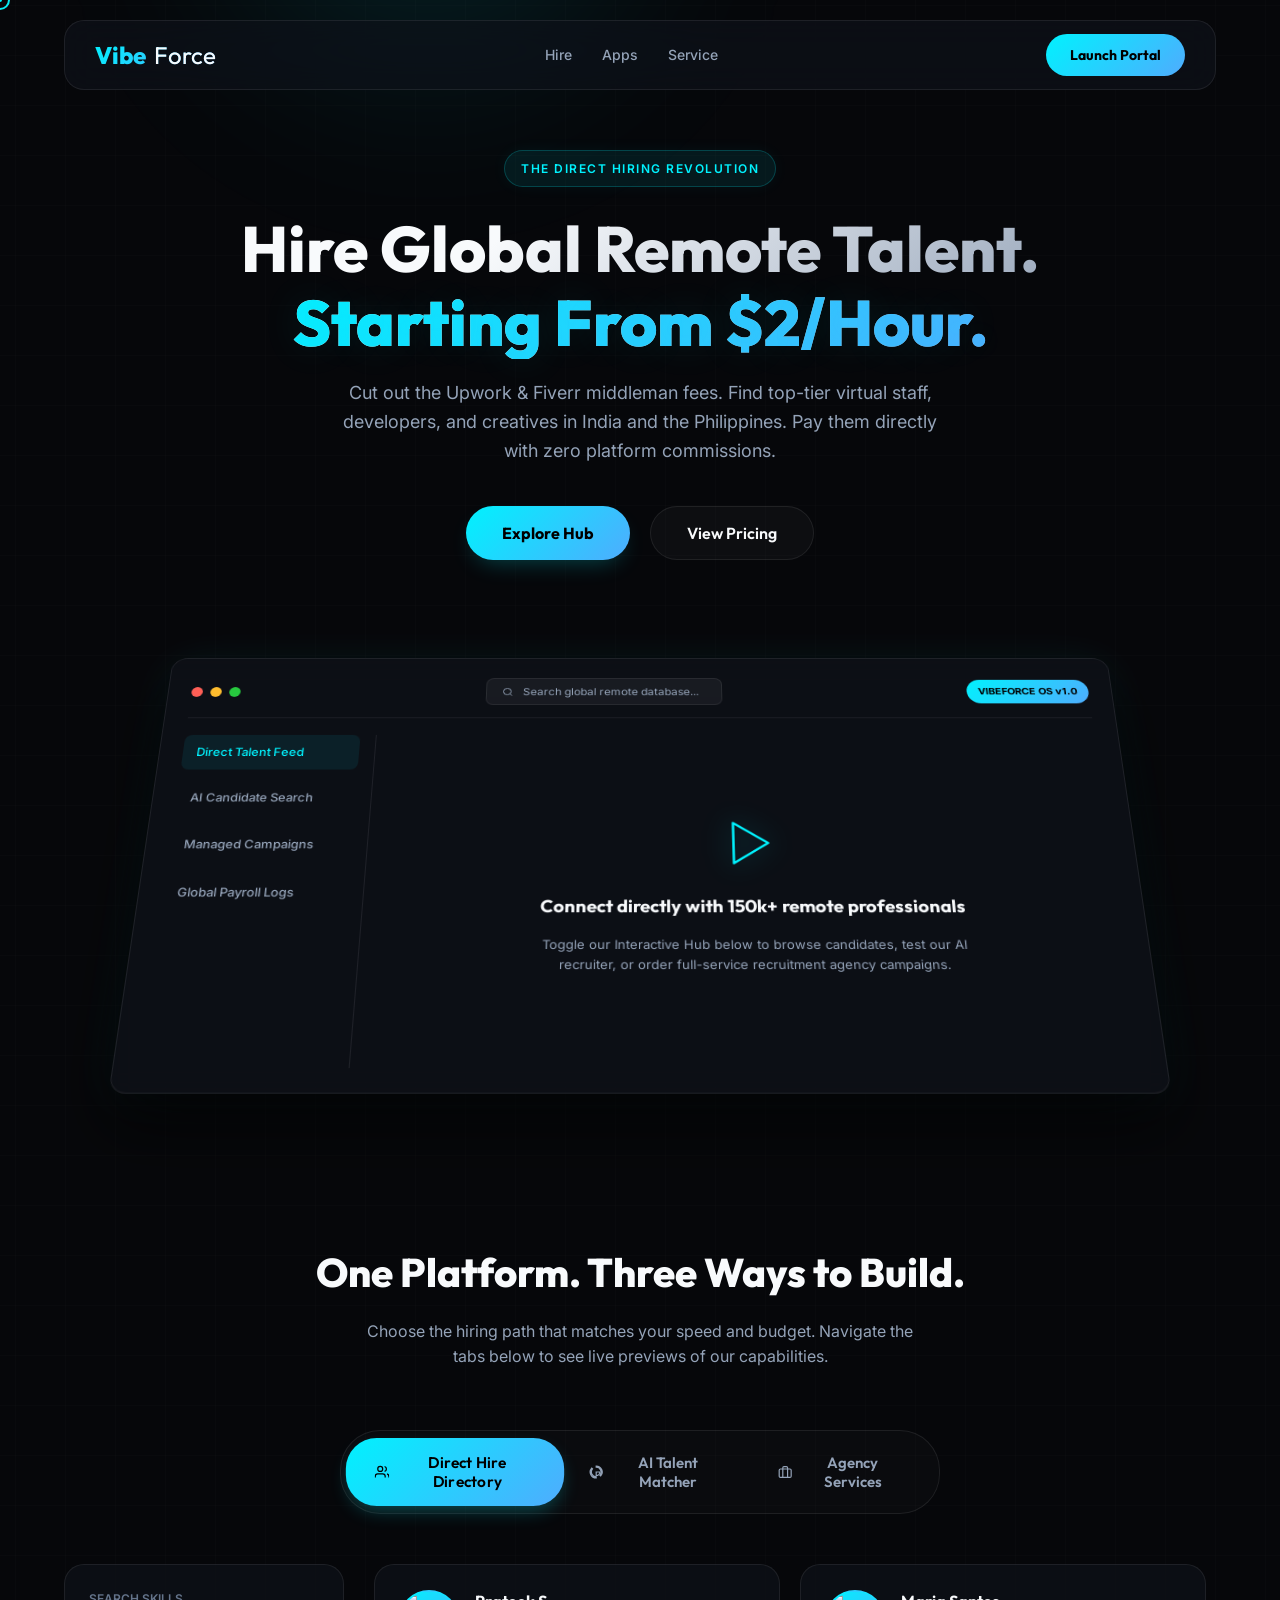
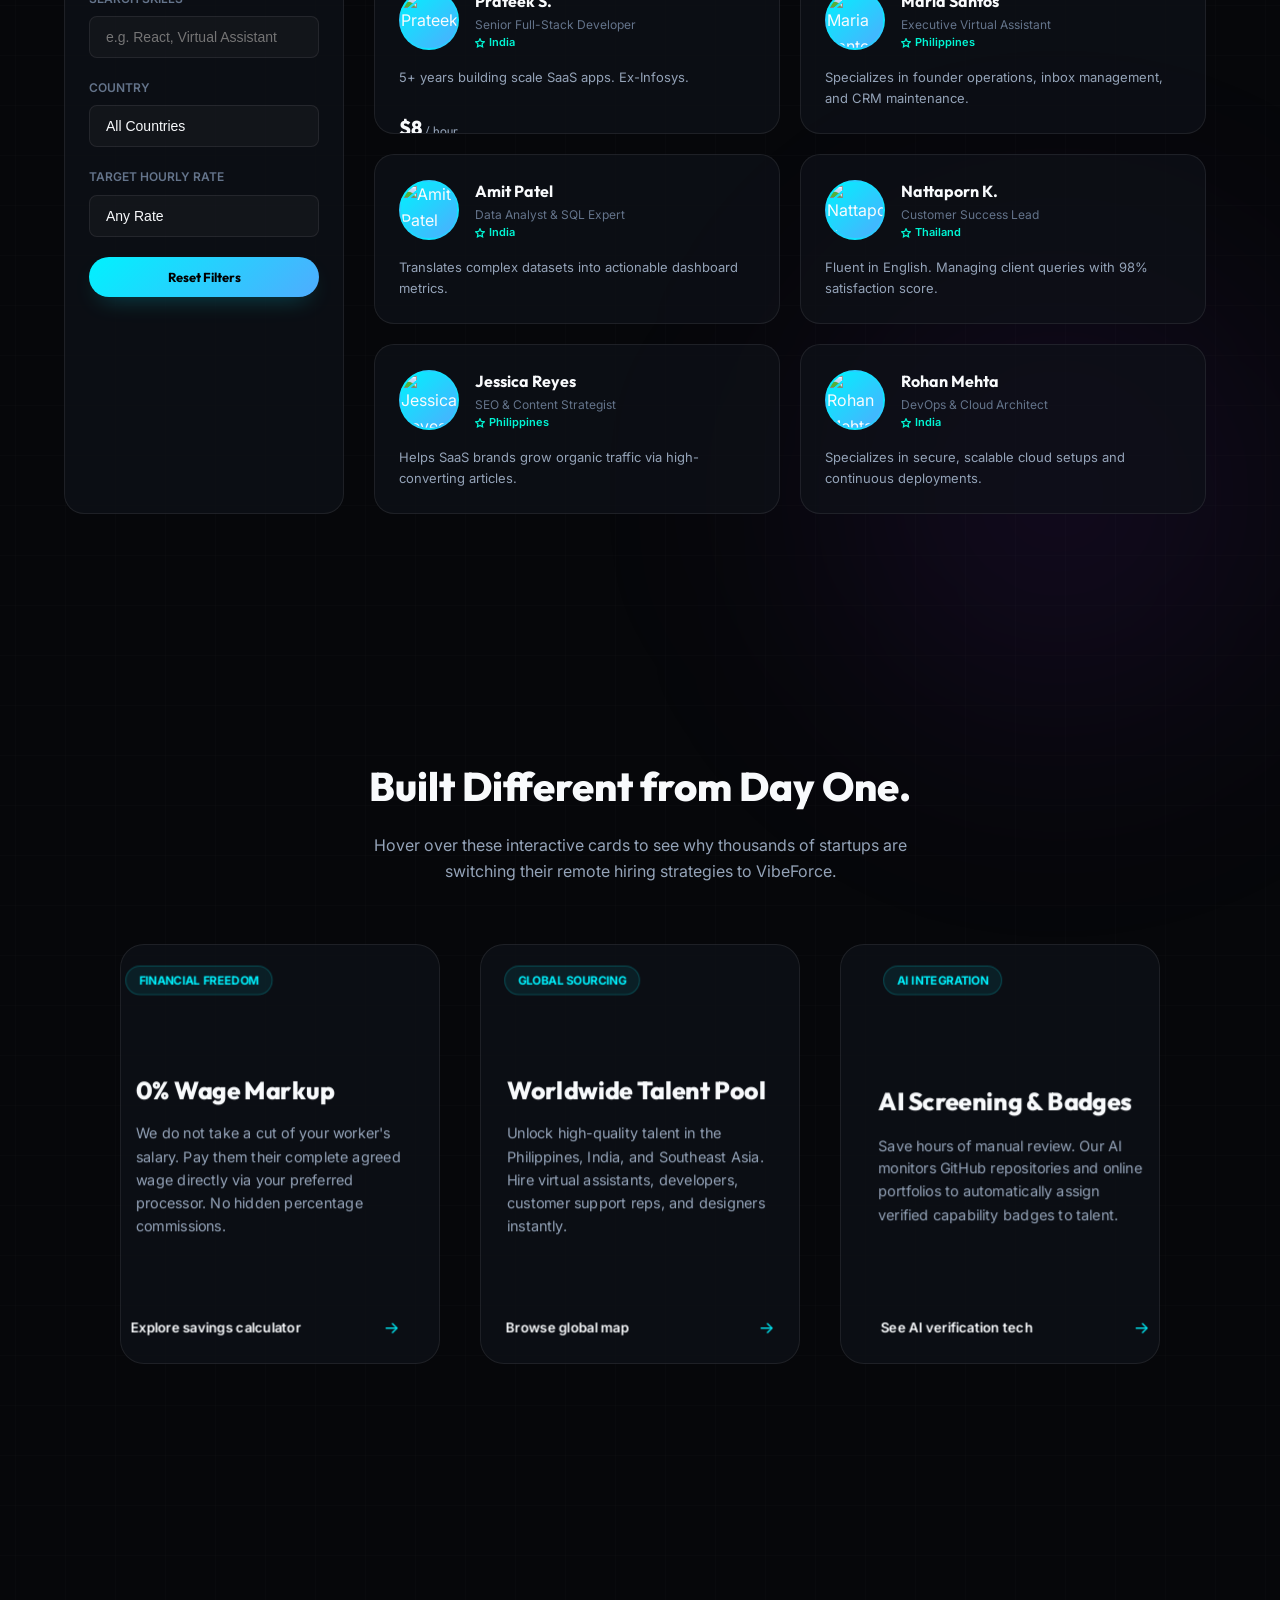
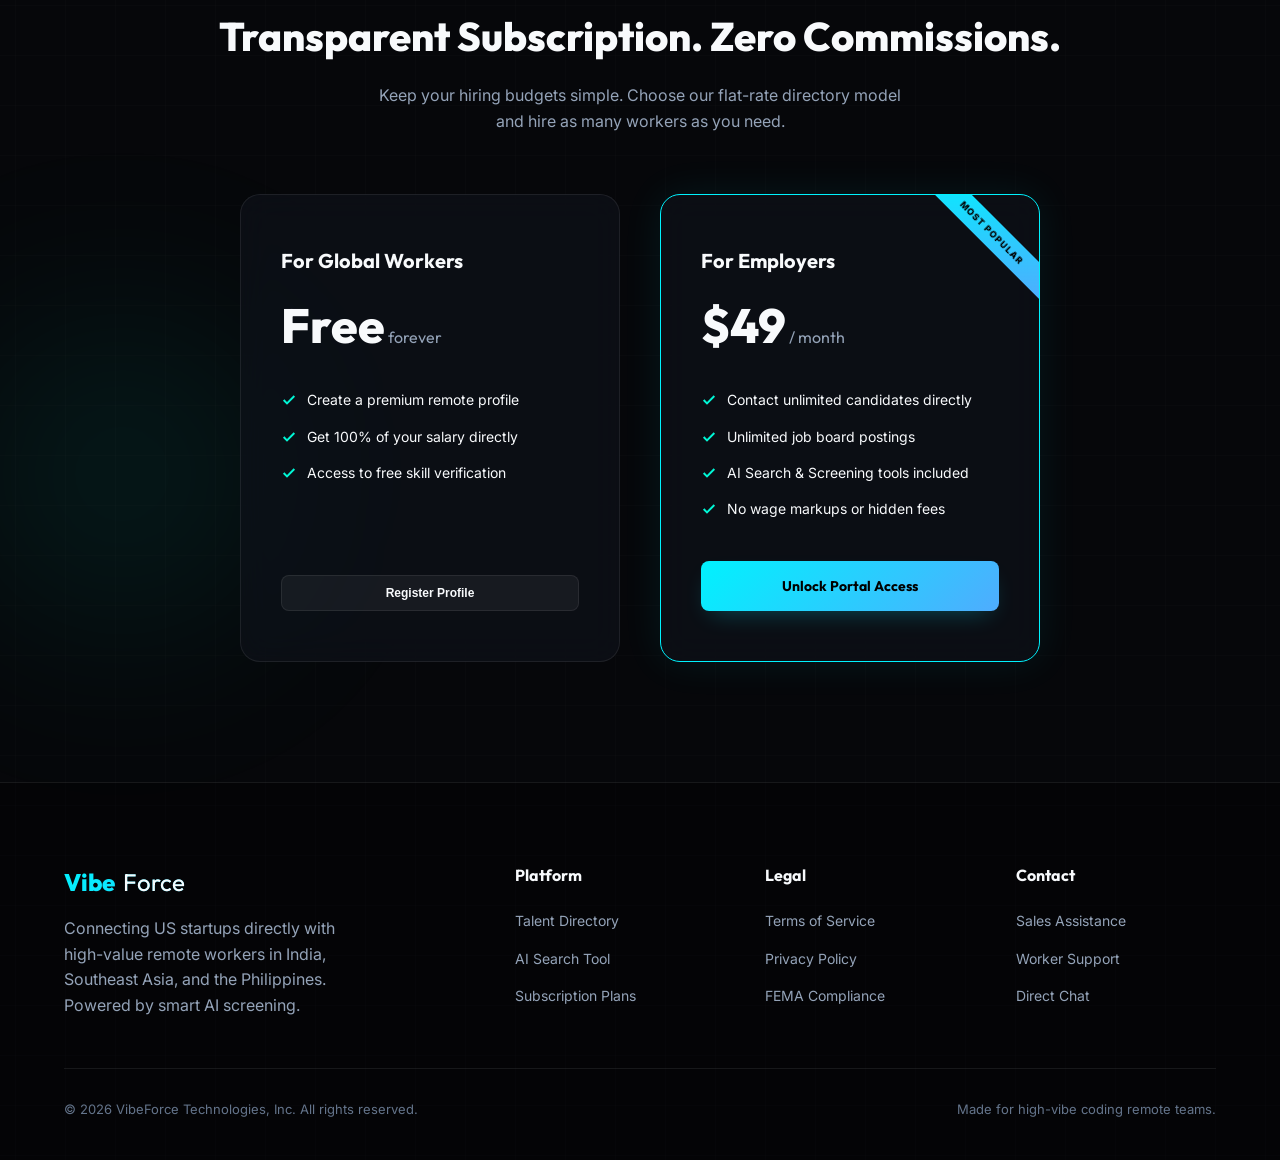
==== index.html @ 394a3a07 "Initial commit of VibeForce website" ====
<!DOCTYPE html>
<html lang="en">
<head>
    <meta charset="UTF-8">
    <meta name="viewport" content="width=device-width, initial-scale=1.0">
    <title>VibeForce | Global Direct Hiring, AI Matching & Agency Services</title>
    <link rel="stylesheet" href="style.css">
</head>
<body>

    <!-- Background glow particles and grids -->
    <div class="bg-glow-container">
        <div class="bg-glow-1"></div>
        <div class="bg-glow-2"></div>
        <div class="bg-glow-3"></div>
        <div class="grid-overlay"></div>
    </div>

    <!-- Custom Animated Cursor -->
    <div class="custom-cursor" id="customCursor"></div>
    <div class="custom-cursor-dot" id="customCursorDot"></div>

    <!-- Navigation Header -->
    <header class="glass-panel">
        <div class="logo">Vibe<span>Force</span></div>
        <nav>
            <ul>
                <li><a href="#hub" onclick="switchHubTab('direct-hire')">Hire</a></li>
                <li><a href="#hub" onclick="switchHubTab('ai-matcher')">Apps</a></li>
                <li><a href="#hub" onclick="switchHubTab('agency')">Service</a></li>
            </ul>
        </nav>
        <button class="nav-cta">Launch Portal</button>
    </header>

    <!-- Hero Section -->
    <section class="hero-section" id="hero">
        <div class="hero-tag">THE DIRECT HIRING REVOLUTION</div>
        <h1 class="hero-title">Hire Global Remote Talent. <span style="display:block;">Starting From $2/Hour.</span></h1>
        <p class="hero-subtitle">Cut out the Upwork & Fiverr middleman fees. Find top-tier virtual staff, developers, and creatives in India and the Philippines. Pay them directly with zero platform commissions.</p>
        <div class="hero-ctas">
            <button class="btn-primary" onclick="scrollToElement('hub')">Explore Hub</button>
            <button class="btn-secondary" onclick="scrollToElement('pricing')">View Pricing</button>
        </div>

        <!-- 3D Interactive Dashboard Mockup -->
        <div class="hero-mockup-wrapper">
            <div class="hero-mockup glass-panel">
                <div class="mockup-header">
                    <div class="mockup-dots">
                        <div class="mockup-dot"></div>
                        <div class="mockup-dot"></div>
                        <div class="mockup-dot"></div>
                    </div>
                    <div class="mockup-search">
                        <svg width="12" height="12" viewBox="0 0 24 24" fill="none" stroke="currentColor" stroke-width="2"><circle cx="11" cy="11" r="8"></circle><line x1="21" y1="21" x2="16.65" y2="16.65"></line></svg>
                        <span>Search global remote database...</span>
                    </div>
                    <div class="mockup-badge">VIBEFORCE OS v1.0</div>
                </div>
                <div class="mockup-grid">
                    <div class="mockup-sidebar">
                        <div class="mockup-item active">
                            <span>Direct Talent Feed</span>
                        </div>
                        <div class="mockup-item">
                            <span>AI Candidate Search</span>
                        </div>
                        <div class="mockup-item">
                            <span>Managed Campaigns</span>
                        </div>
                        <div class="mockup-item">
                            <span>Global Payroll Logs</span>
                        </div>
                    </div>
                    <div class="mockup-content">
                        <svg width="60" height="60" viewBox="0 0 24 24" fill="none" stroke="var(--accent-blue)" stroke-width="1" stroke-linecap="round" stroke-linejoin="round" style="filter: drop-shadow(0 0 15px rgba(0, 242, 254, 0.4));"><polygon points="5 3 19 12 5 21 5 3"></polygon></svg>
                        <h3 style="font-family: var(--font-heading); font-weight: 700; margin-top: 10px;">Connect directly with 150k+ remote professionals</h3>
                        <p style="color: var(--text-secondary); font-size: 13px; max-width: 450px;">Toggle our Interactive Hub below to browse candidates, test our AI recruiter, or order full-service recruitment agency campaigns.</p>
                    </div>
                </div>
            </div>
        </div>
    </section>

    <!-- Interactive Switcher Hub Section -->
    <section class="hub-section" id="hub">
        <div class="section-header">
            <h2 class="section-title">One Platform. Three Ways to Build.</h2>
            <p class="section-desc">Choose the hiring path that matches your speed and budget. Navigate the tabs below to see live previews of our capabilities.</p>
        </div>

        <!-- Tab Bar -->
        <div class="switcher-tabs">
            <button class="switcher-tab active" data-tab="direct-hire">
                <svg width="16" height="16" viewBox="0 0 24 24" fill="none" stroke="currentColor" stroke-width="2"><path d="M17 21v-2a4 4 0 0 0-4-4H5a4 4 0 0 0-4 4v2"></path><circle cx="9" cy="7" r="4"></circle><path d="M23 21v-2a4 4 0 0 0-3-3.87"></path><path d="M16 3.13a4 4 0 0 1 0 7.75"></path></svg>
                Direct Hire Directory
            </button>
            <button class="switcher-tab" data-tab="ai-matcher">
                <svg width="16" height="16" viewBox="0 0 24 24" fill="none" stroke="currentColor" stroke-width="2"><path d="M12 2a10 10 0 0 1 7.54 16.59l-1.42-1.42A8 8 0 0 0 12 4V2z"></path><path d="M12 22a10 10 0 0 1-7.54-16.59l1.42 1.42A8 8 0 0 0 12 20v2z"></path><path d="M18 12a6 6 0 0 1-6 6V12h6z"></path></svg>
                AI Talent Matcher
            </button>
            <button class="switcher-tab" data-tab="agency">
                <svg width="16" height="16" viewBox="0 0 24 24" fill="none" stroke="currentColor" stroke-width="2"><rect x="2" y="7" width="20" height="14" rx="2" ry="2"></rect><path d="M16 21V5a2 2 0 0 0-2-2h-4a2 2 0 0 0-2 2v16"></path></svg>
                Agency Services
            </button>
        </div>

        <!-- Tab Content Panels -->
        <div class="tab-content">

            <!-- Panel 1: Direct Hire Directory -->
            <div class="tab-panel active" id="direct-hire">
                <div class="direct-hire-grid">
                    <!-- Filters Sidebar -->
                    <div class="directory-filters glass-panel">
                        <div class="filter-group">
                            <label>Search Skills</label>
                            <div class="search-input-wrapper">
                                <input type="text" id="skillSearch" class="search-input" placeholder="e.g. React, Virtual Assistant">
                            </div>
                        </div>
                        <div class="filter-group">
                            <label>Country</label>
                            <select id="countryFilter" class="custom-select">
                                <option value="all">All Countries</option>
                                <option value="India">India</option>
                                <option value="Philippines">Philippines</option>
                                <option value="Thailand">Thailand</option>
                            </select>
                        </div>
                        <div class="filter-group">
                            <label>Target Hourly Rate</label>
                            <select id="rateFilter" class="custom-select">
                                <option value="all">Any Rate</option>
                                <option value="low">$2 - $5 / hr</option>
                                <option value="medium">$6 - $10 / hr</option>
                                <option value="high">$10+ / hr</option>
                            </select>
                        </div>
                        <button class="btn-primary" style="padding: 12px; font-size: 13px;" onclick="resetFilters()">Reset Filters</button>
                    </div>

                    <!-- Profiles Showcase -->
                    <div class="directory-profiles" id="profilesContainer">
                        <!-- Profiles will be dynamically rendered by app.js -->
                    </div>
                </div>
            </div>

            <!-- Panel 2: AI Talent Matcher -->
            <div class="tab-panel" id="ai-matcher">
                <div class="ai-matcher-panel">
                    <div class="ai-intro">
                        <h3>Let AI Sift Through Resumes Instantly</h3>
                        <p>Tell our AI agent exactly what you need in plain English. Within seconds, it scans through thousands of global profiles, parses portfolio links, verifies skill badges, and lists the top matches.</p>
                        <div class="ai-feature-list">
                            <div class="ai-feature">
                                <svg width="18" height="18" viewBox="0 0 24 24" fill="none" stroke="currentColor" stroke-width="2.5"><polyline points="20 6 9 17 4 12"></polyline></svg>
                                <span>No keyword matching. True semantic search.</span>
                            </div>
                            <div class="ai-feature">
                                <svg width="18" height="18" viewBox="0 0 24 24" fill="none" stroke="currentColor" stroke-width="2.5"><polyline points="20 6 9 17 4 12"></polyline></svg>
                                <span>Autopilot portfolio & GitHub validation.</span>
                            </div>
                            <div class="ai-feature">
                                <svg width="18" height="18" viewBox="0 0 24 24" fill="none" stroke="currentColor" stroke-width="2.5"><polyline points="20 6 9 17 4 12"></polyline></svg>
                                <span>Ranks candidates by verified response times.</span>
                            </div>
                        </div>
                    </div>
                    <!-- Terminal UI Simulation -->
                    <div class="ai-terminal glass-panel">
                        <div class="terminal-header">
                            <div class="terminal-title">VIBE-AI AGENT DEPLOYED</div>
                            <div class="mockup-dots">
                                <div class="mockup-dot"></div>
                                <div class="mockup-dot"></div>
                            </div>
                        </div>
                        <div class="terminal-body" id="terminalChat">
                            <!-- Populated dynamically by app.js -->
                        </div>
                    </div>
                </div>
            </div>

            <!-- Panel 3: Agency Services -->
            <div class="tab-panel" id="agency">
                <div class="agency-panel">
                    <div class="agency-card glass-panel">
                        <div class="agency-card-icon">
                            <svg width="24" height="24" viewBox="0 0 24 24" fill="none" stroke="var(--accent-blue)" stroke-width="2"><path d="M16 21v-2a4 4 0 0 0-4-4H5a4 4 0 0 0-4 4v2"></path><circle cx="9" cy="7" r="4"></circle><polyline points="16 11 18 13 22 9"></polyline></svg>
                        </div>
                        <h3>Concierge Recruitment</h3>
                        <p>We do the searching for you. Provide your requirements, and our HR experts will handpick, screen, and interview three perfect candidates in 48 hours.</p>
                        <div class="agency-features">
                            <div class="agency-feature-item">
                                <svg width="14" height="14" viewBox="0 0 24 24" fill="none" stroke="var(--accent-teal)" stroke-width="2.5"><polyline points="20 6 9 17 4 12"></polyline></svg>
                                Custom pre-employment tests
                            </div>
                            <div class="agency-feature-item">
                                <svg width="14" height="14" viewBox="0 0 24 24" fill="none" stroke="var(--accent-teal)" stroke-width="2.5"><polyline points="20 6 9 17 4 12"></polyline></svg>
                                Video interview recordings
                            </div>
                        </div>
                        <button class="profile-action-btn">Book Campaign</button>
                    </div>

                    <div class="agency-card glass-panel">
                        <div class="agency-card-icon">
                            <svg width="24" height="24" viewBox="0 0 24 24" fill="none" stroke="var(--accent-blue)" stroke-width="2"><rect x="3" y="4" width="18" height="18" rx="2" ry="2"></rect><line x1="16" y1="2" x2="16" y2="6"></line><line x1="8" y1="2" x2="8" y2="6"></line><line x1="3" y1="10" x2="21" y2="10"></line></svg>
                        </div>
                        <h3>Managed Onboarding & Payroll</h3>
                        <p>Worry about local laws and payroll setup? We act as the Employer of Record (EOR), handling contracts, onboarding, compliance, and local tax processing.</p>
                        <div class="agency-features">
                            <div class="agency-feature-item">
                                <svg width="14" height="14" viewBox="0 0 24 24" fill="none" stroke="var(--accent-teal)" stroke-width="2.5"><polyline points="20 6 9 17 4 12"></polyline></svg>
                                Compliant local contracts
                            </div>
                            <div class="agency-feature-item">
                                <svg width="14" height="14" viewBox="0 0 24 24" fill="none" stroke="var(--accent-teal)" stroke-width="2.5"><polyline points="20 6 9 17 4 12"></polyline></svg>
                                Localized health benefit options
                            </div>
                        </div>
                        <button class="profile-action-btn">Learn More</button>
                    </div>

                    <div class="agency-card glass-panel">
                        <div class="agency-card-icon">
                            <svg width="24" height="24" viewBox="0 0 24 24" fill="none" stroke="var(--accent-blue)" stroke-width="2"><path d="M12 22s8-4 8-10V5l-8-3-8 3v7c0 6 8 10 8 10z"></path></svg>
                        </div>
                        <h3>Dedicated Oversight</h3>
                        <p>Ensure productivity with daily monitoring, activity reports, and a dedicated platform coordinator who acts as a bridge between you and your remote worker.</p>
                        <div class="agency-features">
                            <div class="agency-feature-item">
                                <svg width="14" height="14" viewBox="0 0 24 24" fill="none" stroke="var(--accent-teal)" stroke-width="2.5"><polyline points="20 6 9 17 4 12"></polyline></svg>
                                Time-tracking integrations
                            </div>
                            <div class="agency-feature-item">
                                <svg width="14" height="14" viewBox="0 0 24 24" fill="none" stroke="var(--accent-teal)" stroke-width="2.5"><polyline points="20 6 9 17 4 12"></polyline></svg>
                                Quarterly review facilitation
                            </div>
                        </div>
                        <button class="profile-action-btn">Contact Sales</button>
                    </div>
                </div>
            </div>

        </div>
    </section>

    <!-- 3D Interactive Card Showcase -->
    <section class="showcase-section" id="showcase">
        <div class="section-header">
            <h2 class="section-title">Built Different from Day One.</h2>
            <p class="section-desc">Hover over these interactive cards to see why thousands of startups are switching their remote hiring strategies to VibeForce.</p>
        </div>
        
        <div class="showcase-cards-container">
            <!-- 3D Tilt Card 1 -->
            <div class="tilt-card" data-tilt>
                <div class="tilt-card-header">
                    <span class="tilt-badge">Financial Freedom</span>
                </div>
                <div class="tilt-card-body">
                    <h3>0% Wage Markup</h3>
                    <p>We do not take a cut of your worker's salary. Pay them their complete agreed wage directly via your preferred processor. No hidden percentage commissions.</p>
                </div>
                <div class="tilt-card-footer">
                    <span style="font-size: 13px; font-weight: 600;">Explore savings calculator</span>
                    <span class="tilt-arrow">&rarr;</span>
                </div>
            </div>

            <!-- 3D Tilt Card 2 -->
            <div class="tilt-card" data-tilt>
                <div class="tilt-card-header">
                    <span class="tilt-badge">Global Sourcing</span>
                </div>
                <div class="tilt-card-body">
                    <h3>Worldwide Talent Pool</h3>
                    <p>Unlock high-quality talent in the Philippines, India, and Southeast Asia. Hire virtual assistants, developers, customer support reps, and designers instantly.</p>
                </div>
                <div class="tilt-card-footer">
                    <span style="font-size: 13px; font-weight: 600;">Browse global map</span>
                    <span class="tilt-arrow">&rarr;</span>
                </div>
            </div>

            <!-- 3D Tilt Card 3 -->
            <div class="tilt-card" data-tilt>
                <div class="tilt-card-header">
                    <span class="tilt-badge">AI Integration</span>
                </div>
                <div class="tilt-card-body">
                    <h3>AI Screening & Badges</h3>
                    <p>Save hours of manual review. Our AI monitors GitHub repositories and online portfolios to automatically assign verified capability badges to talent.</p>
                </div>
                <div class="tilt-card-footer">
                    <span style="font-size: 13px; font-weight: 600;">See AI verification tech</span>
                    <span class="tilt-arrow">&rarr;</span>
                </div>
            </div>
        </div>
    </section>

    <!-- Pricing Section -->
    <section class="pricing-section" id="pricing">
        <div class="section-header">
            <h2 class="section-title">Transparent Subscription. Zero Commissions.</h2>
            <p class="section-desc">Keep your hiring budgets simple. Choose our flat-rate directory model and hire as many workers as you need.</p>
        </div>

        <div class="pricing-grid">
            <!-- Card 1: Workers -->
            <div class="pricing-card glass-panel">
                <h3 class="pricing-title">For Global Workers</h3>
                <div class="pricing-cost">Free<span> forever</span></div>
                <div class="pricing-features">
                    <div class="pricing-feature">
                        <svg width="16" height="16" viewBox="0 0 24 24" fill="none" stroke="currentColor" stroke-width="3"><polyline points="20 6 9 17 4 12"></polyline></svg>
                        Create a premium remote profile
                    </div>
                    <div class="pricing-feature">
                        <svg width="16" height="16" viewBox="0 0 24 24" fill="none" stroke="currentColor" stroke-width="3"><polyline points="20 6 9 17 4 12"></polyline></svg>
                        Get 100% of your salary directly
                    </div>
                    <div class="pricing-feature">
                        <svg width="16" height="16" viewBox="0 0 24 24" fill="none" stroke="currentColor" stroke-width="3"><polyline points="20 6 9 17 4 12"></polyline></svg>
                        Access to free skill verification
                    </div>
                </div>
                <button class="profile-action-btn" style="background: rgba(255,255,255,0.05);">Register Profile</button>
            </div>

            <!-- Card 2: Employers -->
            <div class="pricing-card glass-panel premium">
                <h3 class="pricing-title">For Employers</h3>
                <div class="pricing-cost">$49<span> / month</span></div>
                <div class="pricing-features">
                    <div class="pricing-feature">
                        <svg width="16" height="16" viewBox="0 0 24 24" fill="none" stroke="currentColor" stroke-width="3"><polyline points="20 6 9 17 4 12"></polyline></svg>
                        Contact unlimited candidates directly
                    </div>
                    <div class="pricing-feature">
                        <svg width="16" height="16" viewBox="0 0 24 24" fill="none" stroke="currentColor" stroke-width="3"><polyline points="20 6 9 17 4 12"></polyline></svg>
                        Unlimited job board postings
                    </div>
                    <div class="pricing-feature">
                        <svg width="16" height="16" viewBox="0 0 24 24" fill="none" stroke="currentColor" stroke-width="3"><polyline points="20 6 9 17 4 12"></polyline></svg>
                        AI Search & Screening tools included
                    </div>
                    <div class="pricing-feature">
                        <svg width="16" height="16" viewBox="0 0 24 24" fill="none" stroke="currentColor" stroke-width="3"><polyline points="20 6 9 17 4 12"></polyline></svg>
                        No wage markups or hidden fees
                    </div>
                </div>
                <button class="btn-primary" style="width: 100%; border-radius: 8px; font-size: 14px;">Unlock Portal Access</button>
            </div>
        </div>
    </section>

    <!-- Footer -->
    <footer>
        <div class="footer-container">
            <div class="footer-logo-desc">
                <div class="logo">Vibe<span>Force</span></div>
                <p>Connecting US startups directly with high-value remote workers in India, Southeast Asia, and the Philippines. Powered by smart AI screening.</p>
            </div>
            <div class="footer-links">
                <h4>Platform</h4>
                <ul>
                    <li><a href="#hub">Talent Directory</a></li>
                    <li><a href="#hub">AI Search Tool</a></li>
                    <li><a href="#pricing">Subscription Plans</a></li>
                </ul>
            </div>
            <div class="footer-links">
                <h4>Legal</h4>
                <ul>
                    <li><a href="#">Terms of Service</a></li>
                    <li><a href="#">Privacy Policy</a></li>
                    <li><a href="#">FEMA Compliance</a></li>
                </ul>
            </div>
            <div class="footer-links">
                <h4>Contact</h4>
                <ul>
                    <li><a href="#">Sales Assistance</a></li>
                    <li><a href="#">Worker Support</a></li>
                    <li><a href="#">Direct Chat</a></li>
                </ul>
            </div>
        </div>
        <div class="footer-bottom">
            <p>&copy; 2026 VibeForce Technologies, Inc. All rights reserved.</p>
            <p>Made for high-vibe coding remote teams.</p>
        </div>
    </footer>

    <script src="app.js"></script>
</body>
</html>
---- style.css ----
@import url('https://fonts.googleapis.com/css2?family=Inter:wght@300;400;500;600&family=Outfit:wght@400;500;600;700;800&display=swap');

/* --- DESIGN SYSTEM TOKENS --- */
:root {
    --bg-base: #06070a;
    --bg-surface: rgba(15, 18, 25, 0.7);
    --bg-surface-hover: rgba(26, 31, 44, 0.8);
    --border-color: rgba(255, 255, 255, 0.08);
    --border-glow: rgba(0, 242, 254, 0.2);
    
    /* Brand Colors */
    --accent-blue: #00f2fe;
    --accent-indigo: #8a2be2;
    --accent-teal: #00f5d4;
    --text-primary: #f8fafc;
    --text-secondary: #94a3b8;
    --text-muted: #64748b;
    
    /* Gradients */
    --grad-primary: linear-gradient(135deg, #00f2fe 0%, #4facfe 100%);
    --grad-electric: linear-gradient(135deg, #8a2be2 0%, #4facfe 100%);
    --grad-teal: linear-gradient(135deg, #00f5d4 0%, #00f2fe 100%);
    --grad-dark: linear-gradient(180deg, #0f1219 0%, #06070a 100%);
    --grad-text: linear-gradient(135deg, #f8fafc 30%, #94a3b8 100%);
    --grad-glow: linear-gradient(135deg, rgba(0, 242, 254, 0.15) 0%, rgba(138, 43, 226, 0.15) 100%);

    --font-heading: 'Outfit', sans-serif;
    --font-body: 'Inter', sans-serif;
}

/* --- BASE & UTILITIES --- */
* {
    box-sizing: border-box;
    margin: 0;
    padding: 0;
}

html {
    scroll-behavior: smooth;
    background-color: var(--bg-base);
    color: var(--text-primary);
    font-family: var(--font-body);
    overflow-x: hidden;
}

body {
    position: relative;
    overflow-x: hidden;
    line-height: 1.6;
}

/* Custom Scrollbar */
::-webkit-scrollbar {
    width: 8px;
}
::-webkit-scrollbar-track {
    background: var(--bg-base);
}
::-webkit-scrollbar-thumb {
    background: rgba(255, 255, 255, 0.1);
    border-radius: 4px;
}
::-webkit-scrollbar-thumb:hover {
    background: var(--grad-primary);
}

/* Glow Background Effects */
.bg-glow-container {
    position: absolute;
    top: 0;
    left: 0;
    width: 100%;
    height: 100%;
    pointer-events: none;
    z-index: 0;
    overflow: hidden;
}

.bg-glow-1 {
    position: absolute;
    top: -10%;
    left: 10%;
    width: 600px;
    height: 600px;
    background: radial-gradient(circle, rgba(0, 242, 254, 0.15) 0%, rgba(0,0,0,0) 70%);
    border-radius: 50%;
    filter: blur(80px);
    animation: floatGlow 15s infinite alternate ease-in-out;
}

.bg-glow-2 {
    position: absolute;
    top: 40%;
    right: -10%;
    width: 700px;
    height: 700px;
    background: radial-gradient(circle, rgba(138, 43, 226, 0.12) 0%, rgba(0,0,0,0) 70%);
    border-radius: 50%;
    filter: blur(100px);
    animation: floatGlow 20s infinite alternate-reverse ease-in-out;
}

.bg-glow-3 {
    position: absolute;
    bottom: 10%;
    left: -10%;
    width: 500px;
    height: 500px;
    background: radial-gradient(circle, rgba(0, 245, 212, 0.1) 0%, rgba(0,0,0,0) 70%);
    border-radius: 50%;
    filter: blur(80px);
}

/* 3D Animated Grid Overlay */
.grid-overlay {
    position: absolute;
    top: 0;
    left: 0;
    width: 100%;
    height: 100%;
    background-image: 
        linear-gradient(rgba(255, 255, 255, 0.01) 1px, transparent 1px),
        linear-gradient(90deg, rgba(255, 255, 255, 0.01) 1px, transparent 1px);
    background-size: 50px 50px;
    background-position: center;
    pointer-events: none;
    z-index: 1;
}

/* Custom Cursor */
.custom-cursor {
    width: 20px;
    height: 20px;
    border: 2px solid var(--accent-blue);
    border-radius: 50%;
    position: fixed;
    transform: translate(-50%, -50%);
    pointer-events: none;
    z-index: 9999;
    transition: width 0.2s, height 0.2s, background-color 0.2s;
    mix-blend-mode: difference;
}

.custom-cursor-dot {
    width: 4px;
    height: 4px;
    background-color: var(--accent-blue);
    border-radius: 50%;
    position: fixed;
    transform: translate(-50%, -50%);
    pointer-events: none;
    z-index: 9999;
}

/* Glassmorphism utility */
.glass-panel {
    background: var(--bg-surface);
    backdrop-filter: blur(16px) saturate(180%);
    -webkit-backdrop-filter: blur(16px) saturate(180%);
    border: 1px solid var(--border-color);
    border-radius: 20px;
    transition: border-color 0.3s, box-shadow 0.3s, transform 0.3s;
}

.glass-panel:hover {
    border-color: rgba(0, 242, 254, 0.25);
    box-shadow: 0 10px 30px -10px rgba(0, 242, 254, 0.15);
}

/* --- NAVIGATION HEADER --- */
header {
    position: fixed;
    top: 20px;
    left: 50%;
    transform: translateX(-50%);
    width: 90%;
    max-width: 1200px;
    height: 70px;
    z-index: 1000;
    display: flex;
    justify-content: space-between;
    align-items: center;
    padding: 0 30px;
}

.logo {
    font-family: var(--font-heading);
    font-weight: 800;
    font-size: 24px;
    background: var(--grad-primary);
    -webkit-background-clip: text;
    -webkit-text-fill-color: transparent;
    display: flex;
    align-items: center;
    gap: 8px;
    cursor: pointer;
}

.logo span {
    font-weight: 400;
    color: var(--text-primary);
    -webkit-text-fill-color: var(--text-primary);
}

nav ul {
    display: flex;
    list-style: none;
    gap: 30px;
}

nav a {
    color: var(--text-secondary);
    text-decoration: none;
    font-weight: 500;
    font-size: 14px;
    transition: color 0.3s;
    position: relative;
    padding: 8px 0;
}

nav a:hover {
    color: var(--text-primary);
}

nav a::after {
    content: '';
    position: absolute;
    bottom: 0;
    left: 0;
    width: 0;
    height: 2px;
    background: var(--grad-primary);
    transition: width 0.3s;
}

nav a:hover::after {
    width: 100%;
}

.nav-cta {
    background: var(--grad-primary);
    border: none;
    border-radius: 30px;
    color: #000;
    font-family: var(--font-heading);
    font-weight: 700;
    padding: 12px 24px;
    font-size: 14px;
    cursor: pointer;
    transition: transform 0.3s, box-shadow 0.3s;
}

.nav-cta:hover {
    transform: translateY(-2px);
    box-shadow: 0 0 20px rgba(0, 242, 254, 0.4);
}

/* --- HERO SECTION --- */
.hero-section {
    min-height: 100vh;
    padding-top: 150px;
    display: flex;
    flex-direction: column;
    align-items: center;
    justify-content: center;
    text-align: center;
    position: relative;
    z-index: 10;
}

.hero-tag {
    background: rgba(0, 242, 254, 0.08);
    border: 1px solid rgba(0, 242, 254, 0.2);
    padding: 8px 16px;
    border-radius: 30px;
    font-size: 12px;
    font-weight: 600;
    letter-spacing: 1.5px;
    text-transform: uppercase;
    color: var(--accent-blue);
    margin-bottom: 25px;
    box-shadow: 0 0 15px rgba(0, 242, 254, 0.05);
}

.hero-title {
    font-family: var(--font-heading);
    font-size: 64px;
    font-weight: 800;
    line-height: 1.15;
    max-width: 900px;
    margin-bottom: 20px;
    background: var(--grad-text);
    -webkit-background-clip: text;
    -webkit-text-fill-color: transparent;
}

.hero-title span {
    background: var(--grad-primary);
    -webkit-background-clip: text;
    -webkit-text-fill-color: transparent;
    text-shadow: 0 0 40px rgba(0, 242, 254, 0.1);
}

.hero-subtitle {
    font-size: 18px;
    color: var(--text-secondary);
    max-width: 600px;
    margin-bottom: 40px;
}

.hero-ctas {
    display: flex;
    gap: 20px;
    margin-bottom: 60px;
}

.btn-primary {
    background: var(--grad-primary);
    border: none;
    border-radius: 30px;
    color: #000;
    font-family: var(--font-heading);
    font-weight: 700;
    padding: 16px 36px;
    font-size: 16px;
    cursor: pointer;
    transition: transform 0.3s, box-shadow 0.3s;
    box-shadow: 0 10px 25px -10px rgba(0, 242, 254, 0.3);
}

.btn-primary:hover {
    transform: translateY(-3px);
    box-shadow: 0 15px 30px -5px rgba(0, 242, 254, 0.5);
}

.btn-secondary {
    background: rgba(255, 255, 255, 0.03);
    border: 1px solid var(--border-color);
    border-radius: 30px;
    color: var(--text-primary);
    font-family: var(--font-heading);
    font-weight: 600;
    padding: 16px 36px;
    font-size: 16px;
    cursor: pointer;
    transition: background 0.3s, border-color 0.3s, transform 0.3s;
}

.btn-secondary:hover {
    background: rgba(255, 255, 255, 0.08);
    border-color: rgba(255, 255, 255, 0.2);
    transform: translateY(-2px);
}

/* 3D Dashboard Mockup in Hero */
.hero-mockup-wrapper {
    perspective: 1500px;
    width: 90%;
    max-width: 1000px;
    margin-top: 20px;
}

.hero-mockup {
    width: 100%;
    height: 480px;
    transform: rotateX(24deg) translateY(-20px);
    transition: transform 0.8s cubic-bezier(0.16, 1, 0.3, 1), box-shadow 0.8s;
    border-radius: 16px;
    box-shadow: 0 30px 70px rgba(0,0,0,0.8), 0 0 50px rgba(0, 242, 254, 0.07);
    overflow: hidden;
    position: relative;
    padding: 24px;
    display: flex;
    flex-direction: column;
    text-align: left;
}

.hero-mockup:hover {
    transform: rotateX(10deg) translateY(-5px);
    box-shadow: 0 35px 80px rgba(0,0,0,0.9), 0 0 60px rgba(0, 242, 254, 0.15);
}

/* Mockup UI Inner Styling */
.mockup-header {
    display: flex;
    justify-content: space-between;
    align-items: center;
    border-bottom: 1px solid var(--border-color);
    padding-bottom: 15px;
    margin-bottom: 20px;
}

.mockup-dots {
    display: flex;
    gap: 8px;
}

.mockup-dot {
    width: 12px;
    height: 12px;
    border-radius: 50%;
    background: rgba(255, 255, 255, 0.15);
}

.mockup-dot:nth-child(1) { background: #ff5f56; }
.mockup-dot:nth-child(2) { background: #ffbd2e; }
.mockup-dot:nth-child(3) { background: #27c93f; }

.mockup-search {
    background: rgba(255, 255, 255, 0.05);
    border: 1px solid var(--border-color);
    border-radius: 8px;
    padding: 6px 16px;
    font-size: 12px;
    color: var(--text-secondary);
    width: 250px;
    display: flex;
    align-items: center;
    gap: 10px;
}

.mockup-grid {
    display: grid;
    grid-template-columns: 200px 1fr;
    gap: 24px;
    flex-grow: 1;
}

.mockup-sidebar {
    border-right: 1px solid var(--border-color);
    display: flex;
    flex-direction: column;
    gap: 12px;
    padding-right: 16px;
}

.mockup-item {
    padding: 10px 14px;
    border-radius: 8px;
    color: var(--text-secondary);
    font-size: 13px;
    font-weight: 500;
    cursor: pointer;
    transition: background 0.3s, color 0.3s;
}

.mockup-item.active, .mockup-item:hover {
    background: rgba(0, 242, 254, 0.08);
    color: var(--accent-blue);
}

.mockup-content {
    display: flex;
    flex-direction: column;
    justify-content: center;
    align-items: center;
    text-align: center;
    gap: 15px;
}

.mockup-badge {
    background: var(--grad-primary);
    color: #000;
    padding: 6px 12px;
    border-radius: 30px;
    font-size: 11px;
    font-weight: 700;
}

/* --- THE HUB SECTION (INTERACTIVE SWITCHER) --- */
.hub-section {
    padding: 120px 0;
    position: relative;
    z-index: 10;
    max-width: 1200px;
    margin: 0 auto;
    width: 90%;
}

.section-header {
    text-align: center;
    margin-bottom: 60px;
}

.section-title {
    font-family: var(--font-heading);
    font-size: 40px;
    font-weight: 800;
    margin-bottom: 15px;
}

.section-desc {
    color: var(--text-secondary);
    max-width: 550px;
    margin: 0 auto;
}

/* Dynamic Switcher Tab Bar */
.switcher-tabs {
    display: flex;
    justify-content: center;
    background: rgba(255, 255, 255, 0.02);
    border: 1px solid var(--border-color);
    padding: 8px;
    border-radius: 40px;
    max-width: 600px;
    margin: 0 auto 50px auto;
}

.switcher-tab {
    background: transparent;
    border: none;
    color: var(--text-secondary);
    font-family: var(--font-heading);
    font-weight: 600;
    font-size: 15px;
    padding: 14px 28px;
    border-radius: 30px;
    cursor: pointer;
    transition: color 0.3s, background-color 0.3s, transform 0.2s;
    display: flex;
    align-items: center;
    gap: 10px;
}

.switcher-tab:hover {
    color: var(--text-primary);
}

.switcher-tab.active {
    background: var(--grad-primary);
    color: #000;
    box-shadow: 0 8px 20px -5px rgba(0, 242, 254, 0.3);
    transform: scale(1.03);
}

/* Tab Panels */
.tab-content {
    min-height: 550px;
    position: relative;
}

.tab-panel {
    display: none;
    position: absolute;
    top: 0;
    left: 0;
    width: 100%;
    animation: fadeInPanel 0.6s forwards cubic-bezier(0.16, 1, 0.3, 1);
}

.tab-panel.active {
    display: block;
}

@keyframes fadeInPanel {
    from {
        opacity: 0;
        transform: translateY(20px);
    }
    to {
        opacity: 1;
        transform: translateY(0);
    }
}

/* PANEL 1: DIRECT HIRE (LinkedIn-Style Profile Cards) */
.direct-hire-grid {
    display: grid;
    grid-template-columns: 280px 1fr;
    gap: 30px;
}

.directory-filters {
    padding: 24px;
    display: flex;
    flex-direction: column;
    gap: 20px;
}

.filter-group {
    display: flex;
    flex-direction: column;
    gap: 8px;
}

.filter-group label {
    font-size: 12px;
    font-weight: 600;
    color: var(--text-muted);
    text-transform: uppercase;
}

.search-input-wrapper {
    position: relative;
}

.search-input {
    width: 100%;
    background: rgba(255, 255, 255, 0.03);
    border: 1px solid var(--border-color);
    border-radius: 8px;
    padding: 12px 16px;
    color: var(--text-primary);
    font-size: 14px;
    outline: none;
    transition: border-color 0.3s;
}

.search-input:focus {
    border-color: var(--accent-blue);
}

.custom-select {
    width: 100%;
    background: rgba(255, 255, 255, 0.03);
    border: 1px solid var(--border-color);
    border-radius: 8px;
    padding: 12px 16px;
    color: var(--text-primary);
    font-size: 14px;
    outline: none;
    cursor: pointer;
    appearance: none;
}

.directory-profiles {
    display: grid;
    grid-template-columns: repeat(auto-fill, minmax(280px, 1fr));
    gap: 20px;
    max-height: 550px;
    overflow-y: auto;
    padding-right: 10px;
}

/* LinkedIn Profile Card Design */
.profile-card {
    padding: 24px;
    display: flex;
    flex-direction: column;
    position: relative;
    overflow: hidden;
}

.profile-header {
    display: flex;
    align-items: center;
    gap: 16px;
    margin-bottom: 16px;
}

.profile-avatar {
    width: 60px;
    height: 60px;
    border-radius: 50%;
    border: 2px solid rgba(0, 242, 254, 0.3);
    object-fit: cover;
    background: var(--grad-primary);
}

.profile-info h3 {
    font-family: var(--font-heading);
    font-size: 16px;
    font-weight: 700;
}

.profile-info p {
    font-size: 12px;
    color: var(--text-muted);
}

.country-tag {
    font-size: 11px;
    font-weight: 600;
    color: var(--accent-teal);
    display: flex;
    align-items: center;
    gap: 4px;
}

.profile-rate {
    font-size: 20px;
    font-family: var(--font-heading);
    font-weight: 800;
    color: var(--text-primary);
    margin: 12px 0;
}

.profile-rate span {
    font-size: 12px;
    font-weight: 400;
    color: var(--text-secondary);
}

.profile-skills {
    display: flex;
    flex-wrap: wrap;
    gap: 6px;
    margin-bottom: 20px;
    flex-grow: 1;
}

.skill-tag {
    background: rgba(255, 255, 255, 0.04);
    border: 1px solid var(--border-color);
    padding: 4px 8px;
    border-radius: 4px;
    font-size: 10px;
    color: var(--text-secondary);
}

.profile-action-btn {
    width: 100%;
    background: rgba(255, 255, 255, 0.04);
    border: 1px solid var(--border-color);
    color: var(--text-primary);
    padding: 10px 0;
    border-radius: 8px;
    font-weight: 600;
    font-size: 12px;
    cursor: pointer;
    transition: background 0.3s, border-color 0.3s, color 0.3s;
}

.profile-action-btn:hover {
    background: var(--grad-primary);
    color: #000;
    border-color: transparent;
}

/* PANEL 2: AI MATCHMAKER DASHBOARD */
.ai-matcher-panel {
    display: grid;
    grid-template-columns: 1fr 1fr;
    gap: 40px;
    align-items: center;
}

.ai-intro h3 {
    font-family: var(--font-heading);
    font-size: 32px;
    font-weight: 700;
    margin-bottom: 20px;
}

.ai-intro p {
    color: var(--text-secondary);
    margin-bottom: 24px;
    font-size: 15px;
}

.ai-feature-list {
    display: flex;
    flex-direction: column;
    gap: 15px;
}

.ai-feature {
    display: flex;
    align-items: center;
    gap: 12px;
    font-weight: 500;
}

.ai-feature svg {
    color: var(--accent-teal);
}

/* AI Terminal Simulator */
.ai-terminal {
    height: 400px;
    display: flex;
    flex-direction: column;
    overflow: hidden;
}

.terminal-header {
    background: rgba(255, 255, 255, 0.03);
    padding: 12px 20px;
    display: flex;
    justify-content: space-between;
    align-items: center;
    border-bottom: 1px solid var(--border-color);
}

.terminal-title {
    font-size: 12px;
    font-family: var(--font-heading);
    font-weight: 600;
    color: var(--accent-blue);
    letter-spacing: 1px;
}

.terminal-body {
    flex-grow: 1;
    padding: 24px;
    overflow-y: auto;
    font-family: monospace;
    font-size: 13px;
    display: flex;
    flex-direction: column;
    gap: 14px;
}

.chat-bubble {
    padding: 12px 16px;
    border-radius: 12px;
    max-width: 80%;
    line-height: 1.4;
}

.chat-bubble.user {
    background: rgba(255, 255, 255, 0.05);
    color: var(--text-secondary);
    align-self: flex-end;
    border-bottom-right-radius: 2px;
}

.chat-bubble.ai {
    background: rgba(0, 242, 254, 0.08);
    border: 1px solid rgba(0, 242, 254, 0.15);
    color: var(--text-primary);
    align-self: flex-start;
    border-bottom-left-radius: 2px;
}

.typing-indicator span {
    height: 6px;
    width: 6px;
    background: var(--accent-blue);
    display: inline-block;
    border-radius: 50%;
    margin-right: 3px;
    animation: typing 1s infinite alternate;
}

.typing-indicator span:nth-child(2) { animation-delay: 0.2s; }
.typing-indicator span:nth-child(3) { animation-delay: 0.4s; }

/* PANEL 3: AGENCY SERVICES */
.agency-panel {
    display: grid;
    grid-template-columns: repeat(3, 1fr);
    gap: 30px;
}

.agency-card {
    padding: 40px 30px;
    display: flex;
    flex-direction: column;
    gap: 20px;
    text-align: left;
}

.agency-card-icon {
    width: 60px;
    height: 60px;
    border-radius: 16px;
    background: var(--grad-glow);
    display: flex;
    align-items: center;
    justify-content: center;
    border: 1px solid rgba(0, 242, 254, 0.2);
    margin-bottom: 10px;
}

.agency-card h3 {
    font-family: var(--font-heading);
    font-size: 20px;
    font-weight: 700;
}

.agency-card p {
    color: var(--text-secondary);
    font-size: 14px;
    flex-grow: 1;
}

.agency-features {
    display: flex;
    flex-direction: column;
    gap: 10px;
    margin-bottom: 20px;
}

.agency-feature-item {
    font-size: 13px;
    color: var(--text-primary);
    display: flex;
    align-items: center;
    gap: 8px;
}

/* --- THE 3D SHOWCASE SECTION --- */
.showcase-section {
    padding: 120px 0;
    max-width: 1200px;
    margin: 0 auto;
    width: 90%;
    z-index: 10;
    position: relative;
    text-align: center;
}

.showcase-cards-container {
    perspective: 1000px;
    display: flex;
    justify-content: center;
    gap: 40px;
    margin-top: 50px;
    flex-wrap: wrap;
}

/* Tilt 3D Interactive Card styling */
.tilt-card {
    width: 320px;
    height: 420px;
    background: var(--bg-surface);
    border: 1px solid var(--border-color);
    border-radius: 24px;
    padding: 30px;
    display: flex;
    flex-direction: column;
    justify-content: space-between;
    text-align: left;
    transform-style: preserve-3d;
    transform: translateZ(0);
    transition: border-color 0.3s, box-shadow 0.3s;
    cursor: pointer;
}

.tilt-card:hover {
    border-color: var(--accent-blue);
    box-shadow: 0 15px 35px rgba(0, 242, 254, 0.2);
}

.tilt-card-header {
    transform: translateZ(50px);
}

.tilt-card-body {
    transform: translateZ(30px);
    flex-grow: 1;
    display: flex;
    flex-direction: column;
    justify-content: center;
}

.tilt-card-body h3 {
    font-family: var(--font-heading);
    font-size: 24px;
    font-weight: 800;
    margin-bottom: 12px;
}

.tilt-card-body p {
    color: var(--text-secondary);
    font-size: 14px;
}

.tilt-card-footer {
    transform: translateZ(40px);
    display: flex;
    justify-content: space-between;
    align-items: center;
}

.tilt-badge {
    background: rgba(0, 242, 254, 0.08);
    border: 1px solid rgba(0, 242, 254, 0.2);
    color: var(--accent-blue);
    padding: 6px 12px;
    border-radius: 30px;
    font-size: 11px;
    font-weight: 700;
    text-transform: uppercase;
}

.tilt-arrow {
    color: var(--accent-blue);
}

/* --- PRICING SECTION --- */
.pricing-section {
    padding: 120px 0;
    z-index: 10;
    position: relative;
    max-width: 1200px;
    margin: 0 auto;
    width: 90%;
    text-align: center;
}

.pricing-grid {
    display: grid;
    grid-template-columns: repeat(2, 1fr);
    gap: 40px;
    max-width: 800px;
    margin: 50px auto 0 auto;
}

.pricing-card {
    padding: 50px 40px;
    display: flex;
    flex-direction: column;
    text-align: left;
    position: relative;
    overflow: hidden;
}

.pricing-card.premium {
    border-color: var(--accent-blue);
    box-shadow: 0 0 40px rgba(0, 242, 254, 0.08);
}

.pricing-card.premium::after {
    content: 'MOST POPULAR';
    position: absolute;
    top: 25px;
    right: -35px;
    background: var(--grad-primary);
    color: #000;
    font-size: 9px;
    font-weight: 800;
    padding: 6px 40px;
    transform: rotate(45deg);
    letter-spacing: 1px;
}

.pricing-title {
    font-family: var(--font-heading);
    font-size: 20px;
    font-weight: 700;
    margin-bottom: 10px;
}

.pricing-cost {
    font-family: var(--font-heading);
    font-size: 48px;
    font-weight: 800;
    margin-bottom: 25px;
}

.pricing-cost span {
    font-size: 16px;
    font-weight: 400;
    color: var(--text-secondary);
}

.pricing-features {
    display: flex;
    flex-direction: column;
    gap: 14px;
    margin-bottom: 40px;
    flex-grow: 1;
}

.pricing-feature {
    display: flex;
    align-items: center;
    gap: 10px;
    font-size: 14px;
}

.pricing-feature svg {
    color: var(--accent-teal);
}

/* --- FOOTER --- */
footer {
    padding: 80px 0 40px 0;
    border-top: 1px solid var(--border-color);
    background: rgba(0, 0, 0, 0.3);
    z-index: 10;
    position: relative;
}

.footer-container {
    max-width: 1200px;
    margin: 0 auto;
    width: 90%;
    display: grid;
    grid-template-columns: 2fr 1fr 1fr 1fr;
    gap: 50px;
    margin-bottom: 50px;
}

.footer-logo-desc p {
    color: var(--text-secondary);
    margin-top: 15px;
    max-width: 300px;
}

.footer-links h4 {
    font-family: var(--font-heading);
    font-size: 16px;
    font-weight: 700;
    margin-bottom: 20px;
}

.footer-links ul {
    list-style: none;
    display: flex;
    flex-direction: column;
    gap: 12px;
}

.footer-links a {
    color: var(--text-secondary);
    text-decoration: none;
    font-size: 14px;
    transition: color 0.3s;
}

.footer-links a:hover {
    color: var(--accent-blue);
}

.footer-bottom {
    max-width: 1200px;
    margin: 0 auto;
    width: 90%;
    display: flex;
    justify-content: space-between;
    align-items: center;
    color: var(--text-muted);
    font-size: 13px;
    border-top: 1px solid var(--border-color);
    padding-top: 30px;
}

/* --- KEYFRAME ANIMATIONS --- */
@keyframes floatGlow {
    0% { transform: translateY(0) scale(1); }
    100% { transform: translateY(50px) scale(1.1); }
}

@keyframes typing {
    from { opacity: 0.2; }
    to { opacity: 1; }
}

/* Responsive Styles */
@media (max-width: 992px) {
    .hero-title { font-size: 48px; }
    .direct-hire-grid { grid-template-columns: 1fr; }
    .ai-matcher-panel { grid-template-columns: 1fr; }
    .agency-panel { grid-template-columns: 1fr; }
    .pricing-grid { grid-template-columns: 1fr; }
    .footer-container { grid-template-columns: 1fr 1fr; }
}

@media (max-width: 576px) {
    .hero-title { font-size: 36px; }
    .hero-ctas { flex-direction: column; }
    .switcher-tabs { flex-direction: column; border-radius: 20px; }
    .footer-container { grid-template-columns: 1fr; }
}
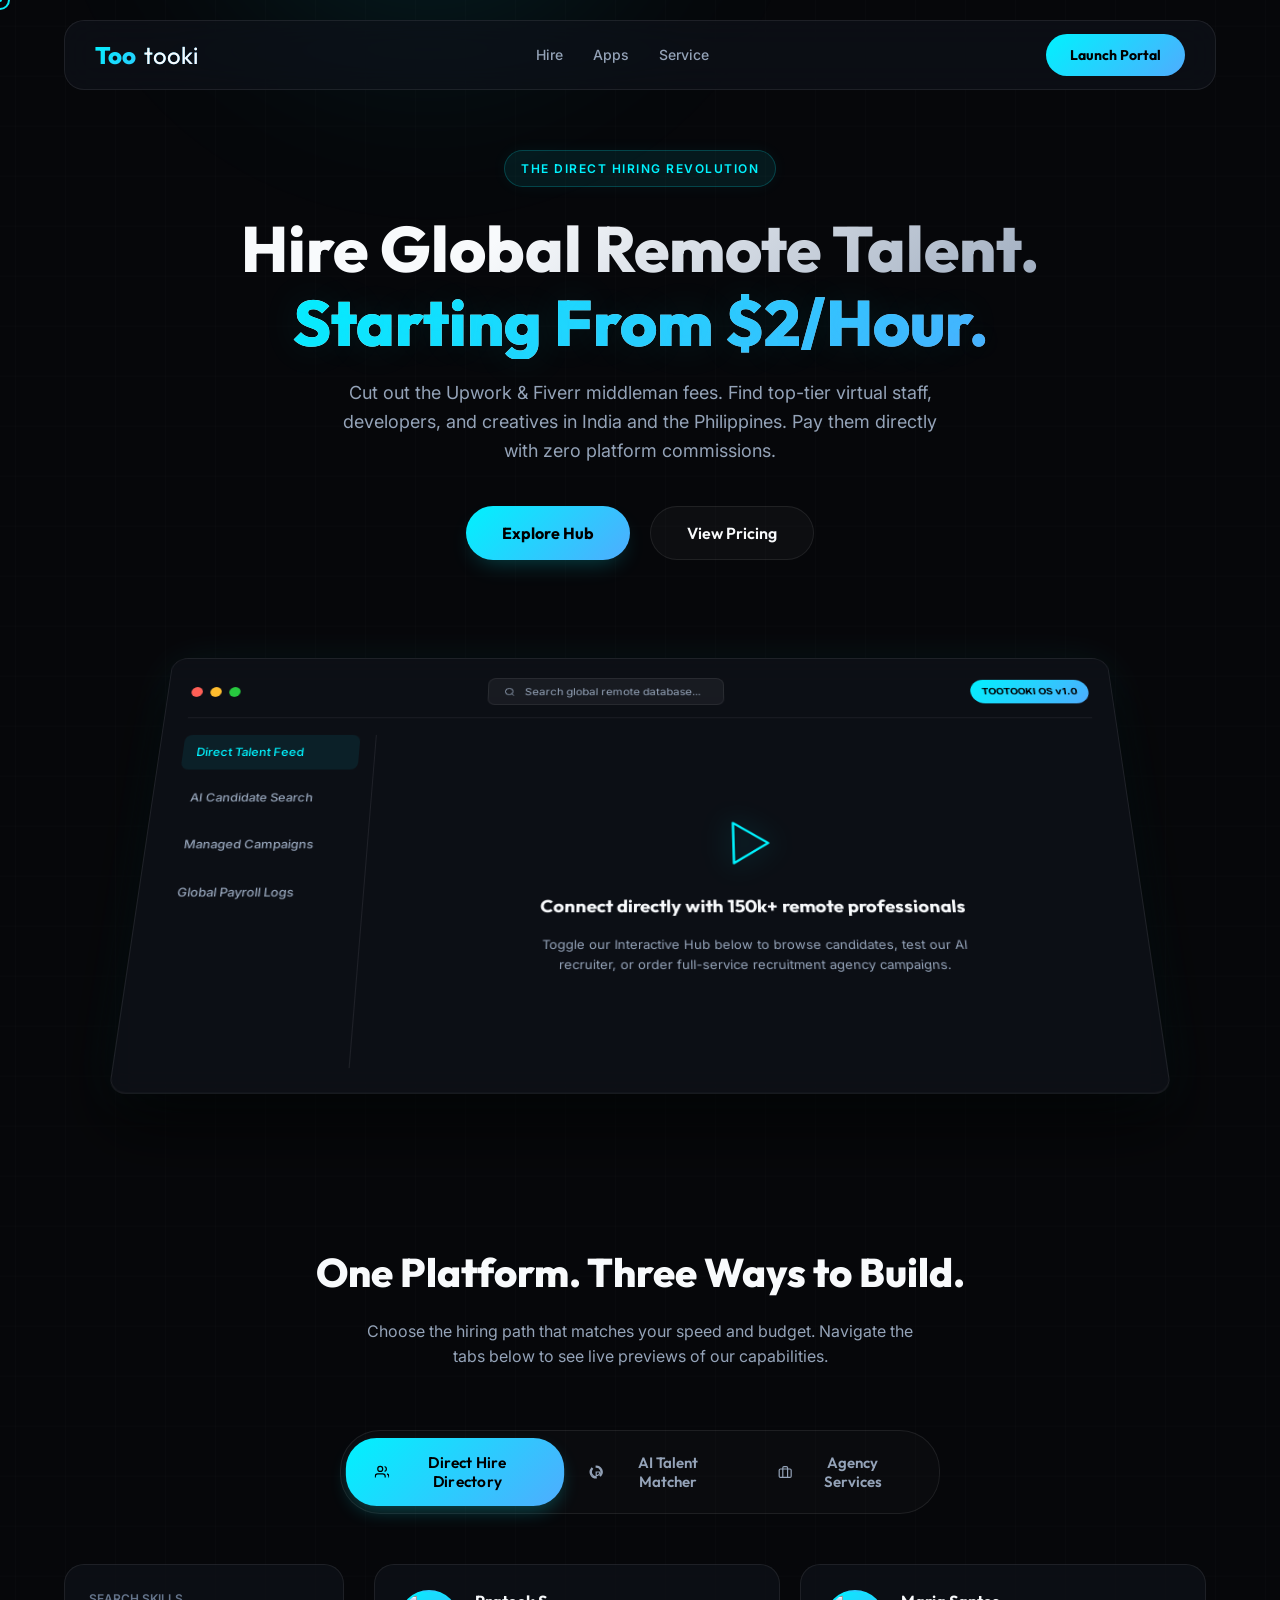
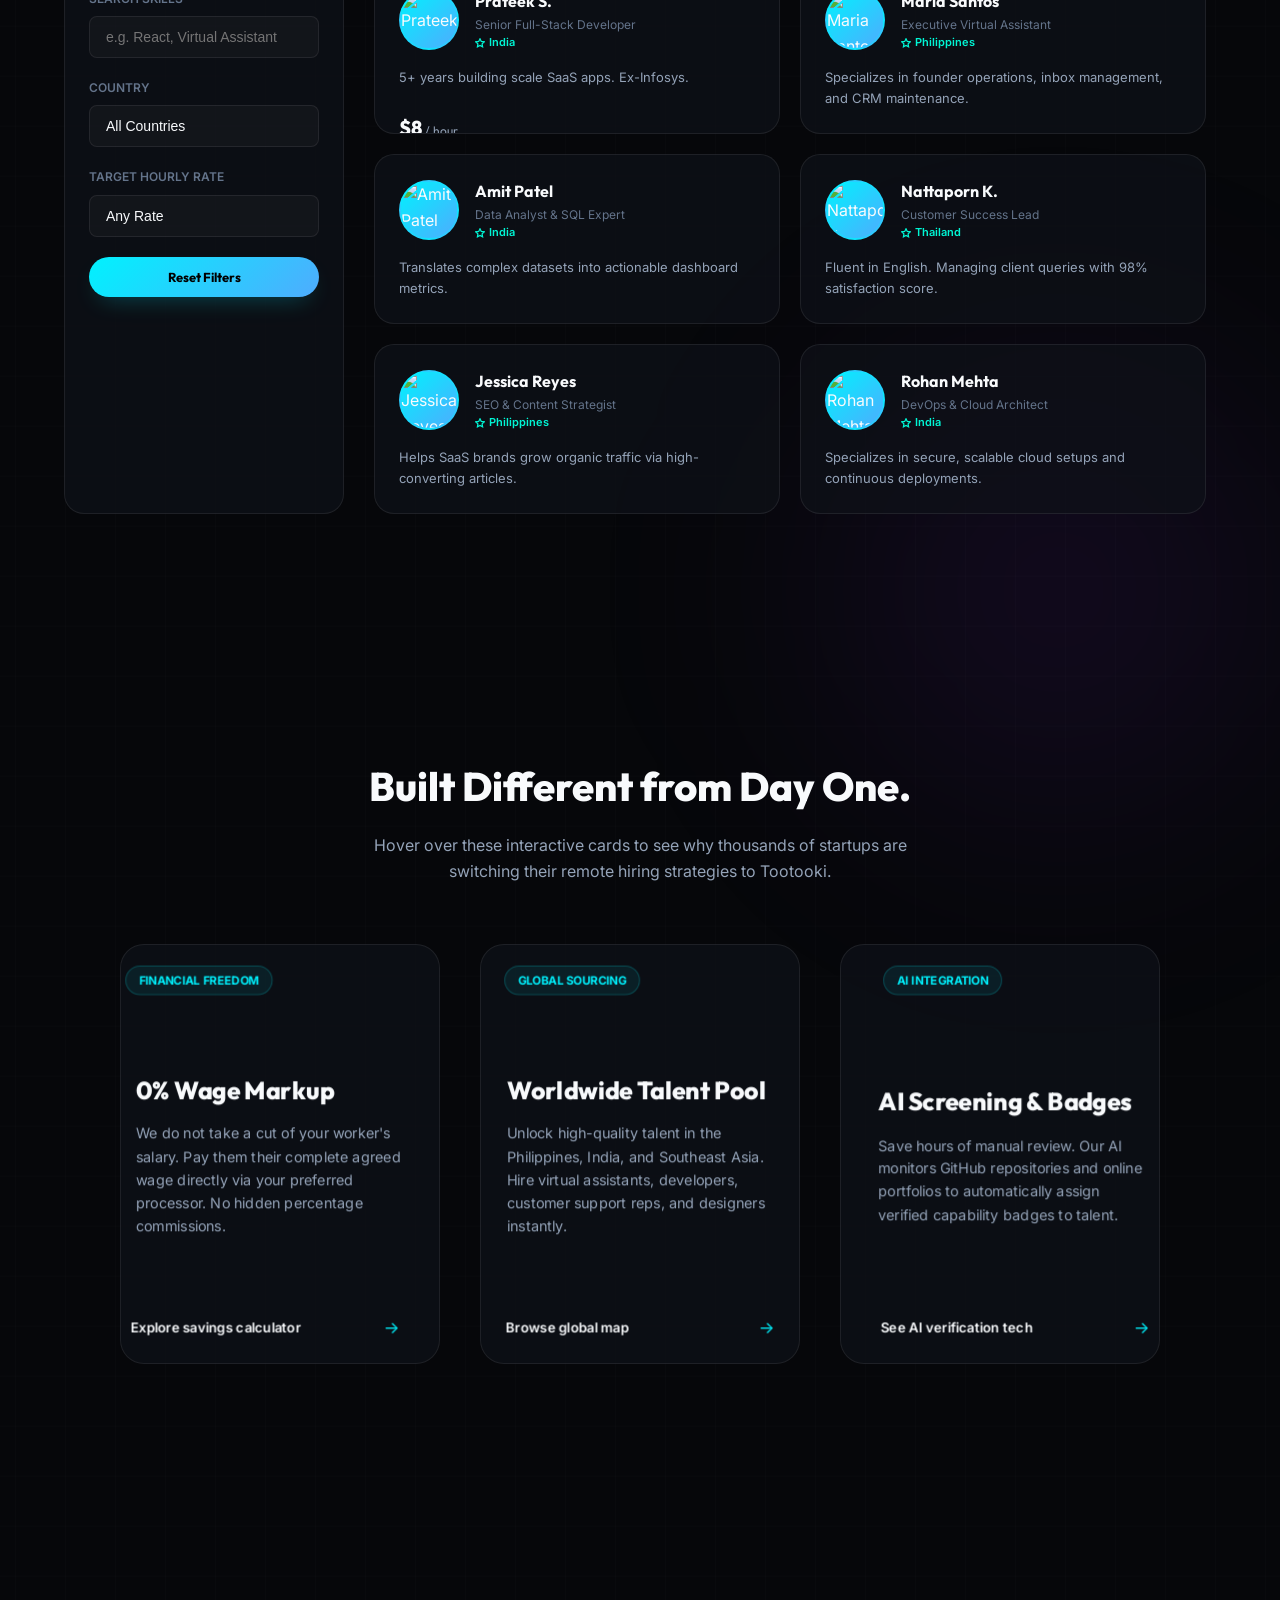
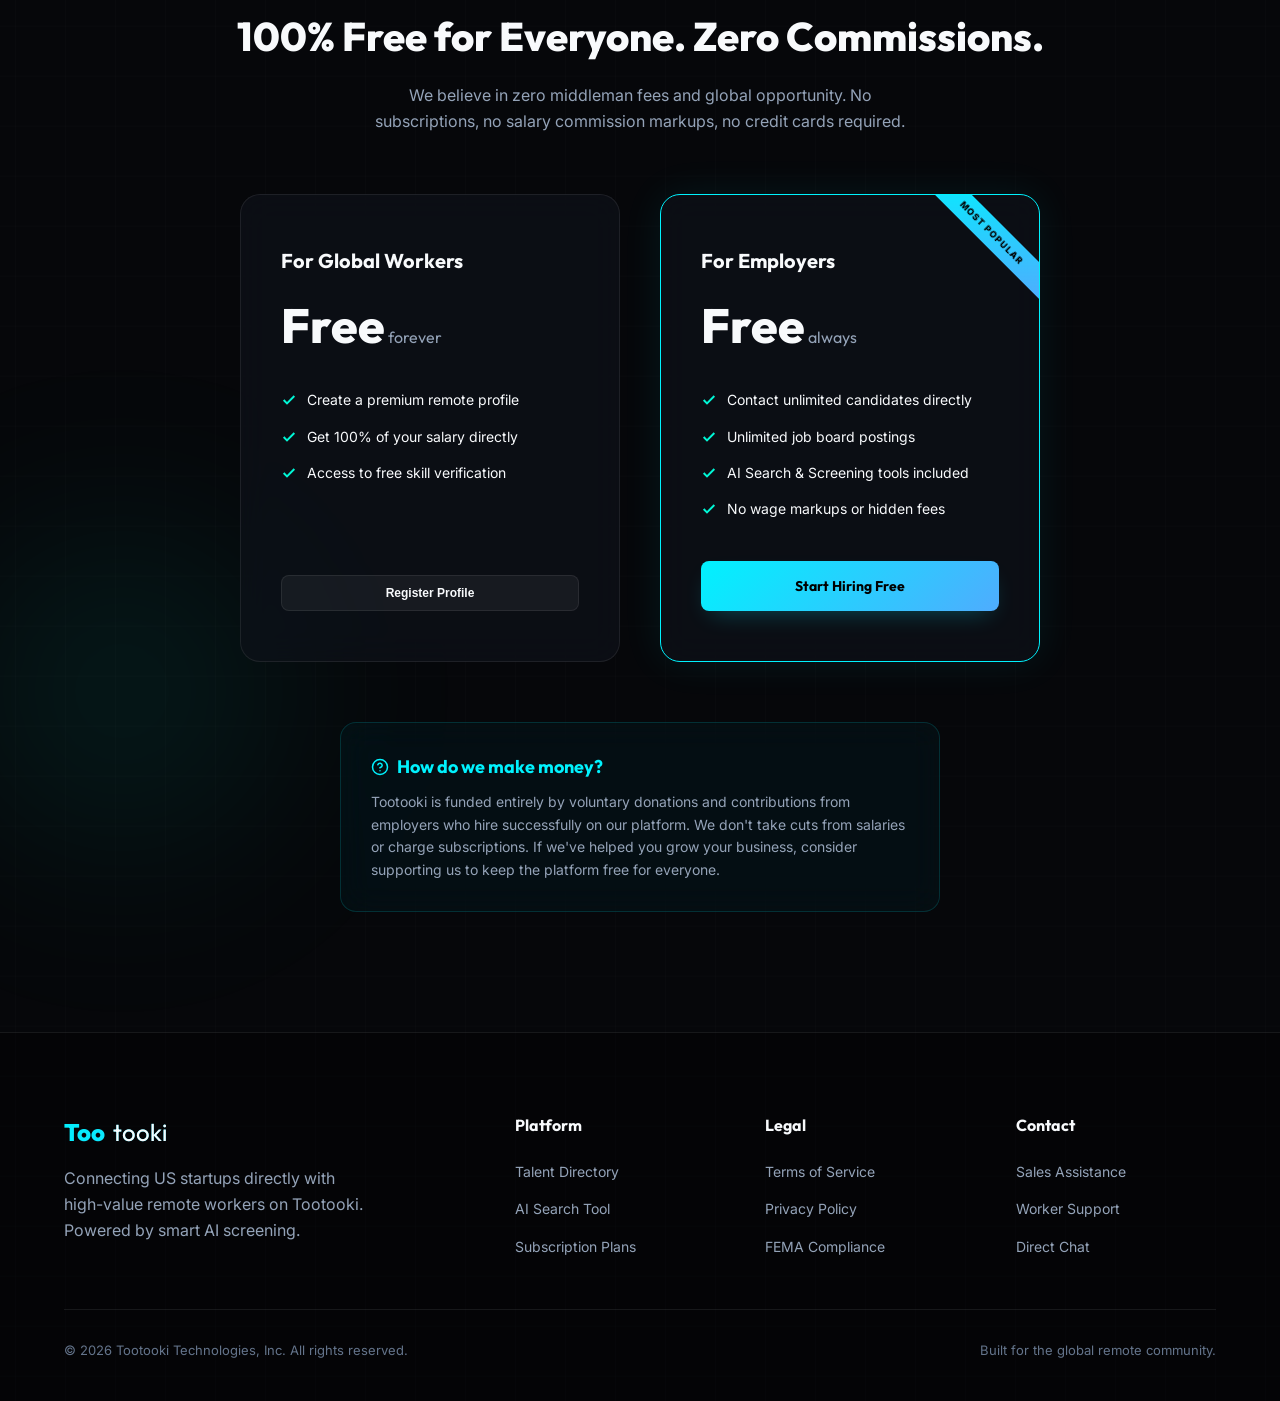
==== commit 04a8a8eb: "Rename brand to Tootooki, set pricing to free, and add donation FAQ section" ====
--- a/index.html
+++ b/index.html
@@ -3,7 +3,7 @@
 <head>
     <meta charset="UTF-8">
     <meta name="viewport" content="width=device-width, initial-scale=1.0">
-    <title>VibeForce | Global Direct Hiring, AI Matching & Agency Services</title>
+    <title>Tootooki | Global Direct Hiring, AI Matching & Agency Services</title>
     <link rel="stylesheet" href="style.css">
 </head>
 <body>
@@ -22,7 +22,7 @@
 
     <!-- Navigation Header -->
     <header class="glass-panel">
-        <div class="logo">Vibe<span>Force</span></div>
+        <div class="logo">Too<span>tooki</span></div>
         <nav>
             <ul>
                 <li><a href="#hub" onclick="switchHubTab('direct-hire')">Hire</a></li>
@@ -56,7 +56,7 @@
                         <svg width="12" height="12" viewBox="0 0 24 24" fill="none" stroke="currentColor" stroke-width="2"><circle cx="11" cy="11" r="8"></circle><line x1="21" y1="21" x2="16.65" y2="16.65"></line></svg>
                         <span>Search global remote database...</span>
                     </div>
-                    <div class="mockup-badge">VIBEFORCE OS v1.0</div>
+                    <div class="mockup-badge">TOOTOOKI OS v1.0</div>
                 </div>
                 <div class="mockup-grid">
                     <div class="mockup-sidebar">
@@ -172,7 +172,7 @@
                     <!-- Terminal UI Simulation -->
                     <div class="ai-terminal glass-panel">
                         <div class="terminal-header">
-                            <div class="terminal-title">VIBE-AI AGENT DEPLOYED</div>
+                            <div class="terminal-title">TOOTOOKI AI AGENT DEPLOYED</div>
                             <div class="mockup-dots">
                                 <div class="mockup-dot"></div>
                                 <div class="mockup-dot"></div>
@@ -254,7 +254,7 @@
     <section class="showcase-section" id="showcase">
         <div class="section-header">
             <h2 class="section-title">Built Different from Day One.</h2>
-            <p class="section-desc">Hover over these interactive cards to see why thousands of startups are switching their remote hiring strategies to VibeForce.</p>
+            <p class="section-desc">Hover over these interactive cards to see why thousands of startups are switching their remote hiring strategies to Tootooki.</p>
         </div>
         
         <div class="showcase-cards-container">
@@ -308,8 +308,8 @@
     <!-- Pricing Section -->
     <section class="pricing-section" id="pricing">
         <div class="section-header">
-            <h2 class="section-title">Transparent Subscription. Zero Commissions.</h2>
-            <p class="section-desc">Keep your hiring budgets simple. Choose our flat-rate directory model and hire as many workers as you need.</p>
+            <h2 class="section-title">100% Free for Everyone. Zero Commissions.</h2>
+            <p class="section-desc">We believe in zero middleman fees and global opportunity. No subscriptions, no salary commission markups, no credit cards required.</p>
         </div>
 
         <div class="pricing-grid">
@@ -337,7 +337,7 @@
             <!-- Card 2: Employers -->
             <div class="pricing-card glass-panel premium">
                 <h3 class="pricing-title">For Employers</h3>
-                <div class="pricing-cost">$49<span> / month</span></div>
+                <div class="pricing-cost">Free<span> always</span></div>
                 <div class="pricing-features">
                     <div class="pricing-feature">
                         <svg width="16" height="16" viewBox="0 0 24 24" fill="none" stroke="currentColor" stroke-width="3"><polyline points="20 6 9 17 4 12"></polyline></svg>
@@ -356,8 +356,19 @@
                         No wage markups or hidden fees
                     </div>
                 </div>
-                <button class="btn-primary" style="width: 100%; border-radius: 8px; font-size: 14px;">Unlock Portal Access</button>
-            </div>
+                <button class="btn-primary" style="width: 100%; border-radius: 8px; font-size: 14px;">Start Hiring Free</button>
+            </div>
+        </div>
+
+        <!-- Donation FAQ Block -->
+        <div style="max-width: 600px; margin: 60px auto 0 auto; padding: 30px; border-radius: 16px; background: rgba(0, 242, 254, 0.03); border: 1px solid rgba(0, 242, 254, 0.15); text-align: left;" class="glass-panel">
+            <h3 style="font-family: var(--font-heading); font-size: 18px; font-weight: 700; margin-bottom: 10px; color: var(--accent-blue); display: flex; align-items: center; gap: 8px;">
+                <svg width="18" height="18" viewBox="0 0 24 24" fill="none" stroke="currentColor" stroke-width="2" stroke-linecap="round" stroke-linejoin="round"><circle cx="12" cy="12" r="10"></circle><path d="M9.09 9a3 3 0 0 1 5.83 1c0 2-3 3-3 3"></path><line x1="12" y1="17" x2="12.01" y2="17"></line></svg>
+                How do we make money?
+            </h3>
+            <p style="font-size: 14px; color: var(--text-secondary); line-height: 1.6;">
+                Tootooki is funded entirely by voluntary donations and contributions from employers who hire successfully on our platform. We don't take cuts from salaries or charge subscriptions. If we've helped you grow your business, consider supporting us to keep the platform free for everyone.
+            </p>
         </div>
     </section>
 
@@ -365,8 +376,8 @@
     <footer>
         <div class="footer-container">
             <div class="footer-logo-desc">
-                <div class="logo">Vibe<span>Force</span></div>
-                <p>Connecting US startups directly with high-value remote workers in India, Southeast Asia, and the Philippines. Powered by smart AI screening.</p>
+                <div class="logo">Too<span>tooki</span></div>
+                <p>Connecting US startups directly with high-value remote workers on Tootooki. Powered by smart AI screening.</p>
             </div>
             <div class="footer-links">
                 <h4>Platform</h4>
@@ -394,8 +405,8 @@
             </div>
         </div>
         <div class="footer-bottom">
-            <p>&copy; 2026 VibeForce Technologies, Inc. All rights reserved.</p>
-            <p>Made for high-vibe coding remote teams.</p>
+            <p>&copy; 2026 Tootooki Technologies, Inc. All rights reserved.</p>
+            <p>Built for the global remote community.</p>
         </div>
     </footer>
 
